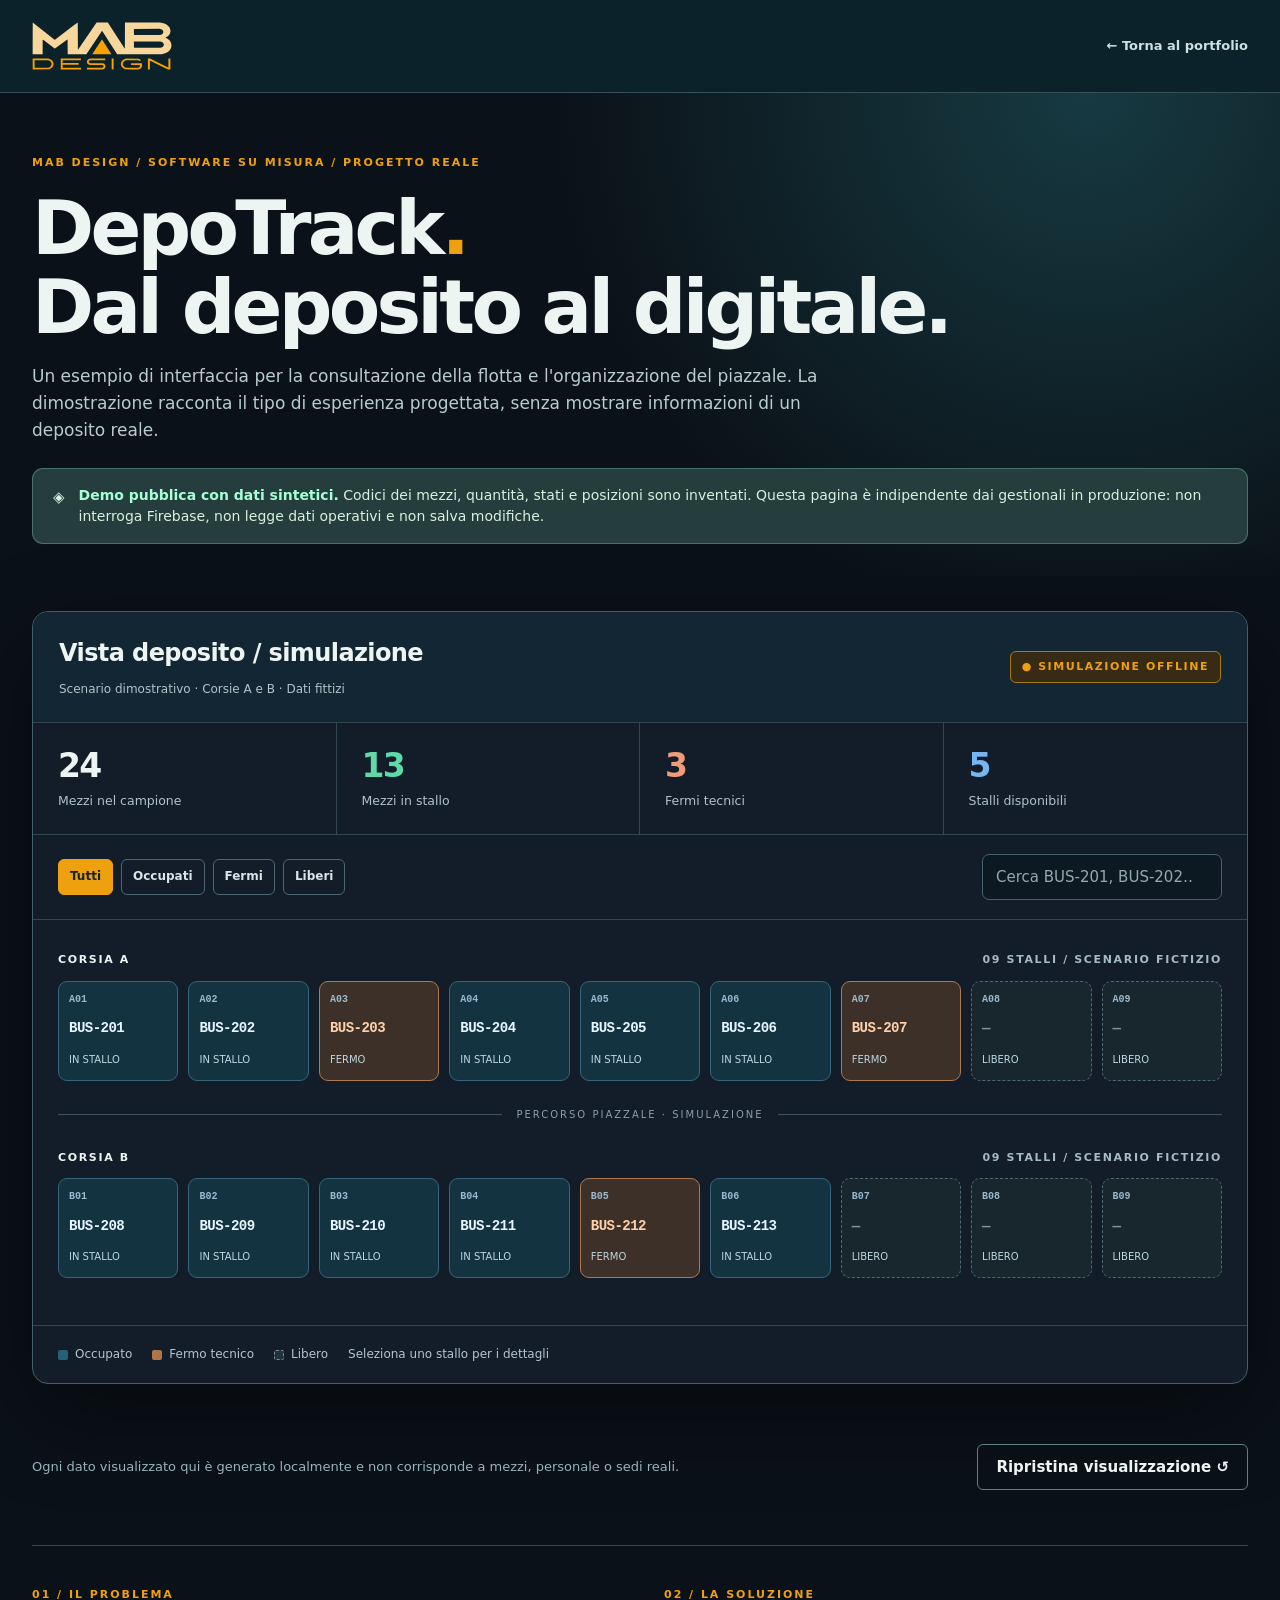
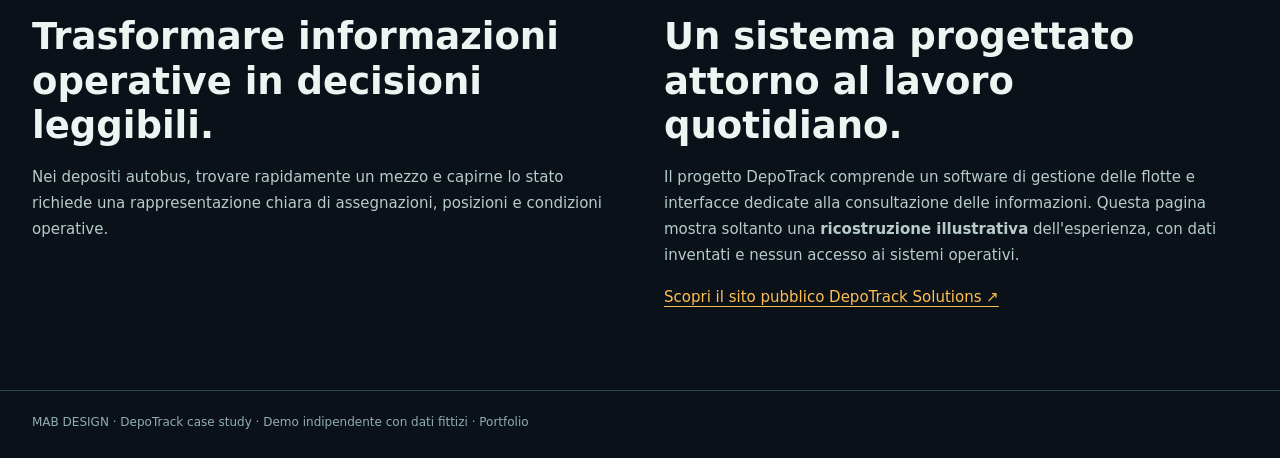
==== depotrack-demo.html @ acfb5947 "Add independent anonymized DepoTrack portfolio demo with synthetic fleet data" ====
<!DOCTYPE html>
<html lang="it">
<head>
<meta charset="utf-8">
<meta name="viewport" content="width=device-width,initial-scale=1">
<meta name="theme-color" content="#0f2c33">
<meta name="description" content="Demo pubblica di una vista deposito per la gestione flotte autobus. Tutti i dati sono fittizi e scollegati dal sistema reale.">
<meta name="robots" content="index,follow">
<link rel="canonical" href="https://mab-design.github.io/depotrack-demo.html">
<link rel="icon" href="favicon.svg" type="image/svg+xml">
<title>DepoTrack · Demo gestionale flotte | MAB DESIGN</title>
<style>
:root{--bg:#0b1118;--panel:#121d29;--card:#182734;--edge:#334550;--text:#edf5f3;--muted:#9db5ba;--amber:#efa00f;--mint:#5ddaa7;--blue:#76b7f1;--red:#f09c79}
*{box-sizing:border-box}html{scroll-behavior:smooth}body{margin:0;background:var(--bg);color:var(--text);font:15px/1.6 system-ui,-apple-system,BlinkMacSystemFont,"Segoe UI",sans-serif}a{color:inherit;text-decoration:none}button,input{font:inherit}
.wrap{width:min(1280px,calc(100% - 64px));margin:auto}
.top{border-bottom:1px solid #36505b;background:#0c222a}.top-inner{min-height:92px;display:flex;align-items:center;justify-content:space-between;gap:20px}.top img{width:140px;height:auto;display:block}.top a.back{display:inline-flex;align-items:center;gap:9px;color:#cce1e0;font-weight:700;font-size:13px}.top a.back:hover{color:var(--amber)}
.hero{padding:56px 0 32px;background:radial-gradient(circle at 85% 0%,#1c4e56aa,transparent 45%)}.eyebrow{color:var(--amber);font-size:11px;letter-spacing:.18em;font-weight:800;text-transform:uppercase}.hero h1{font-size:clamp(40px,6vw,75px);line-height:1.05;letter-spacing:-.05em;margin:16px 0}.hero p{max-width:790px;color:#b8cccd;font-size:17px;margin:0 0 24px}.notice{display:flex;align-items:flex-start;gap:14px;background:#253d3c;border:1px solid #77bca56e;padding:16px 20px;border-radius:11px;color:#daefdf}.notice b{color:#a7ffd7}.notice span{font-size:14px;line-height:1.5}
.dashboard{margin:35px 0 60px;background:var(--panel);border:1px solid #41616c;border-radius:16px;overflow:hidden;box-shadow:0 30px 90px #0006}
.dashboard-top{display:flex;justify-content:space-between;align-items:center;gap:20px;background:#122634;border-bottom:1px solid var(--edge);padding:22px 26px;flex-wrap:wrap}.dashboard-top h2{margin:0 0 4px;font-size:24px;letter-spacing:-.025em}.dashboard-top small{color:#b0c4c9;font-size:12px}.demo-badge{color:var(--amber);border:1px solid #a87817;background:#382b16;border-radius:6px;padding:6px 11px;font-size:11px;font-weight:800;letter-spacing:.14em}
.kpis{display:grid;grid-template-columns:repeat(4,minmax(0,1fr));border-bottom:1px solid var(--edge)}.kpi{padding:23px 25px;border-right:1px solid var(--edge)}.kpi:last-child{border:0}.kpi b{display:block;font-size:33px;letter-spacing:-.05em;line-height:1.2}.kpi small{display:block;color:#b0c2c8;margin-top:5px}.kpi:nth-child(2) b{color:var(--mint)}.kpi:nth-child(3) b{color:var(--red)}.kpi:nth-child(4) b{color:var(--blue)}
.toolbar{display:flex;gap:12px;align-items:center;justify-content:space-between;flex-wrap:wrap;padding:19px 25px;border-bottom:1px solid var(--edge)}.filters{display:flex;gap:8px;flex-wrap:wrap}.filter{border:1px solid #4c6773;border-radius:6px;background:transparent;color:#d9e5e6;padding:7px 11px;cursor:pointer;font-size:12px;font-weight:700}.filter[aria-pressed=true]{background:var(--amber);border-color:var(--amber);color:#15222b}.filter:hover:not([aria-pressed=true]){border-color:#ccd5d2}.search{padding:10px 13px;border-radius:7px;min-width:240px;max-width:100%;background:#0d1922;border:1px solid #47616a;color:white}.search::placeholder{color:#94a9ab}.search:focus-visible,.filter:focus-visible,.stall:focus-visible,.reset:focus-visible,a:focus-visible{outline:2px solid var(--amber);outline-offset:3px}
.board{padding:28px 25px 24px}.lane-head{display:flex;justify-content:space-between;align-items:center;gap:10px;margin:3px 0 12px;color:#a6bac3;text-transform:uppercase;font-size:11px;letter-spacing:.15em;font-weight:800}.lane-head strong{color:#edf5f3}.lane{display:grid;grid-template-columns:repeat(9,minmax(0,1fr));gap:10px;margin-bottom:23px}.stall{background:#143340;border:1px solid #37647a;min-height:100px;border-radius:9px;cursor:pointer;color:#e6f6ff;text-align:left;padding:12px 10px;display:flex;flex-direction:column;justify-content:space-between;transition:transform .15s,border-color .15s,opacity .15s}.stall:hover{transform:translateY(-3px);border-color:#93d9f2}.stall .stall-id{font:700 10px/1.2 ui-monospace,SFMono-Regular,Consolas,monospace;color:#9bb9ce}.stall .vehicle{font:800 clamp(10px,1.1vw,15px)/1.2 ui-monospace,SFMono-Regular,Consolas,monospace;letter-spacing:-.04em}.stall .state{font-size:10px;color:#bed7e1}.stall.fermo{background:#3d3028;border-color:#af784e}.stall.fermo .vehicle{color:#ffd0aa}.stall.libero{background:#18262d;border:1px dashed #526871}.stall.libero .vehicle{font-weight:600;color:#80959e}.stall.dim{opacity:.18;filter:saturate(.4)}.lane-divider{height:22px;display:flex;align-items:center;gap:14px;font-size:10px;letter-spacing:.2em;color:#8b9fa9;margin:2px 0 23px}.lane-divider:before,.lane-divider:after{content:"";height:1px;flex:1;background:#425460}.legend{display:flex;gap:20px;flex-wrap:wrap;border-top:1px solid var(--edge);padding:19px 25px;color:#b4c5ca;font-size:12px}.legend span{display:flex;align-items:center;gap:7px}.legend i{display:inline-block;width:10px;height:10px;border-radius:2px;background:#276075}.legend i.fermo{background:#ae7749}.legend i.libero{background:#23333e;border:1px dashed #748c90}.footnote{display:flex;justify-content:space-between;gap:20px;align-items:center;margin:16px 0 55px;flex-wrap:wrap}.footnote p{margin:0;color:#98b4ba;font-size:13px}.reset{border:1px solid #617e87;background:transparent;color:#edf5f3;border-radius:6px;padding:10px 18px;cursor:pointer;font-weight:700}.reset:hover{border-color:var(--amber);color:var(--amber)}
.case{border-top:1px solid #314b54;padding:35px 0 65px;display:grid;grid-template-columns:1fr 1fr;gap:48px}.case h2{font-size:clamp(25px,3.4vw,37px);margin:10px 0 14px;line-height:1.2}.case p,.case li{color:#b7cbcb;line-height:1.75}.case ul{padding-left:21px}.case a{color:#ffbf50;text-decoration:underline;text-underline-offset:4px}.site-footer{border-top:1px solid #294a52;padding:22px 0 26px;color:#91adb4;font-size:12px}
dialog{background:#152834;color:#eaf4f5;border:1px solid #61818a;border-radius:16px;box-shadow:0 25px 90px #000c;padding:27px;width:min(480px,calc(100% - 28px))}dialog::backdrop{background:#02080ccc;backdrop-filter:blur(4px)}.dialoghead{display:flex;justify-content:space-between;gap:16px;align-items:flex-start}.dialoghead small{font-weight:800;letter-spacing:.12em;color:#efa00f}.dialoghead h3{font-size:32px;margin:0}.dialoghead button{border:1px solid #61737a;background:#213842;color:white;font-size:22px;line-height:1;width:38px;height:38px;border-radius:50%;cursor:pointer}.detail-grid{display:grid;grid-template-columns:1fr 1fr;gap:15px;margin-top:20px}.detail-grid div{border-top:1px solid #3e5861;padding:12px 0}.detail-grid dt{color:#9cb6bf;font-size:11px;margin-bottom:5px}.detail-grid dd{margin:0;font-weight:700}.dialog-note{color:#a6c2c8;font-size:12px;margin-top:14px}
@media(max-width:1100px){.lane{grid-template-columns:repeat(5,minmax(0,1fr))}.stall .vehicle{font-size:15px}}
@media(max-width:680px){.wrap{width:min(100% - 32px,1280px)}.top-inner{min-height:72px}.top img{width:115px}.top a.back{font-size:12px}.hero{padding-top:39px}.hero p{font-size:15px}.notice{padding:14px}.dashboard-top,.toolbar,.board{padding:17px}.kpis{grid-template-columns:repeat(2,1fr)}.kpi{padding:17px;border-bottom:1px solid var(--edge)}.kpi:nth-child(2){border-right:0}.kpi:nth-child(n+3){border-bottom:0}.kpi b{font-size:27px}.search{width:100%}.lane{grid-template-columns:repeat(3,minmax(0,1fr));gap:8px}.stall{min-height:84px;padding:9px}.stall .vehicle{font-size:12px}.legend{padding:15px;gap:12px}.case{grid-template-columns:1fr;gap:12px}.footnote{margin-bottom:35px}}
</style>
</head>
<body>
<header class="top"><div class="wrap top-inner"><a href="./#progetti" aria-label="Torna al portfolio MAB DESIGN"><img src="logo-mab-web.svg" alt="MAB DESIGN"></a><a class="back" href="./#progetti">← Torna al portfolio</a></div></header>
<main>
<section class="hero"><div class="wrap"><span class="eyebrow">MAB DESIGN / SOFTWARE SU MISURA / PROGETTO REALE</span><h1>DepoTrack<span style="color:var(--amber)">.</span><br>Dal deposito al digitale.</h1><p>Un esempio di interfaccia per la consultazione della flotta e l'organizzazione del piazzale. La dimostrazione racconta il tipo di esperienza progettata, senza mostrare informazioni di un deposito reale.</p>
<div class="notice" role="note"><strong aria-hidden="true">◈</strong><span><b>Demo pubblica con dati sintetici.</b> Codici dei mezzi, quantità, stati e posizioni sono inventati. Questa pagina è indipendente dai gestionali in produzione: non interroga Firebase, non legge dati operativi e non salva modifiche.</span></div></div></section>
<div class="wrap">
<section class="dashboard" aria-labelledby="dashboard-title">
<div class="dashboard-top"><div><h2 id="dashboard-title">Vista deposito / simulazione</h2><small>Scenario dimostrativo · Corsie A e B · Dati fittizi</small></div><span class="demo-badge">● SIMULAZIONE OFFLINE</span></div>
<div class="kpis"><div class="kpi"><b id="total">24</b><small>Mezzi nel campione</small></div><div class="kpi"><b id="assigned">13</b><small>Mezzi in stallo</small></div><div class="kpi"><b id="stopped">3</b><small>Fermi tecnici</small></div><div class="kpi"><b id="empty">5</b><small>Stalli disponibili</small></div></div>
<div class="toolbar"><div class="filters" role="group" aria-label="Filtra gli stalli"><button class="filter" data-filter="tutti" aria-pressed="true">Tutti</button><button class="filter" data-filter="occupato" aria-pressed="false">Occupati</button><button class="filter" data-filter="fermo" aria-pressed="false">Fermi</button><button class="filter" data-filter="libero" aria-pressed="false">Liberi</button></div><input id="search" class="search" type="search" aria-label="Cerca codice mezzo dimostrativo" placeholder="Cerca BUS-201, BUS-202…" autocomplete="off"></div>
<div class="board" id="board" aria-label="Mappa dimostrativa degli stalli"></div>
<div class="legend"><span><i></i> Occupato</span><span><i class="fermo"></i> Fermo tecnico</span><span><i class="libero"></i> Libero</span><span>Seleziona uno stallo per i dettagli</span></div>
</section>
<div class="footnote"><p>Ogni dato visualizzato qui è generato localmente e non corrisponde a mezzi, personale o sedi reali.</p><button type="button" class="reset" id="reset">Ripristina visualizzazione ↺</button></div>
<section class="case"><div><span class="eyebrow">01 / IL PROBLEMA</span><h2>Trasformare informazioni operative in decisioni leggibili.</h2><p>Nei depositi autobus, trovare rapidamente un mezzo e capirne lo stato richiede una rappresentazione chiara di assegnazioni, posizioni e condizioni operative.</p></div><div><span class="eyebrow">02 / LA SOLUZIONE</span><h2>Un sistema progettato attorno al lavoro quotidiano.</h2><p>Il progetto DepoTrack comprende un software di gestione delle flotte e interfacce dedicate alla consultazione delle informazioni. Questa pagina mostra soltanto una <strong>ricostruzione illustrativa</strong> dell'esperienza, con dati inventati e nessun accesso ai sistemi operativi.</p><p><a href="https://depotrack-solutions.github.io/index.html" target="_blank" rel="noopener noreferrer">Scopri il sito pubblico DepoTrack Solutions ↗</a></p></div></section>
</div>
</main>
<footer class="site-footer"><div class="wrap">MAB DESIGN · DepoTrack case study · Demo indipendente con dati fittizi · <a href="./#progetti">Portfolio</a></div></footer>
<dialog id="details" aria-labelledby="detail-title"><div class="dialoghead"><div><small>SCHEDA DIMOSTRATIVA</small><h3 id="detail-title">BUS-201</h3></div><button type="button" id="close-details" aria-label="Chiudi scheda">×</button></div><dl class="detail-grid"><div><dt>Stallo</dt><dd id="d-stall"></dd></div><div><dt>Stato</dt><dd id="d-state"></dd></div><div><dt>Tipologia</dt><dd id="d-type"></dd></div><div><dt>Anno simulato</dt><dd id="d-year"></dd></div></dl><p class="dialog-note">Questa scheda contiene esclusivamente informazioni inventate per il portfolio.</p></dialog>
<script>
"use strict";
const parked=[
["BUS-201","A01","occupato"],["BUS-202","A02","occupato"],["BUS-203","A03","fermo"],
["BUS-204","A04","occupato"],["BUS-205","A05","occupato"],["BUS-206","A06","occupato"],
["BUS-207","A07","fermo"],["BUS-208","B01","occupato"],["BUS-209","B02","occupato"],
["BUS-210","B03","occupato"],["BUS-211","B04","occupato"],["BUS-212","B05","fermo"],
["BUS-213","B06","occupato"]
];
const stalls=[...Array.from({length:9},(_,i)=>"A"+String(i+1).padStart(2,"0")),...Array.from({length:9},(_,i)=>"B"+String(i+1).padStart(2,"0"))].map(s=>{
const x=parked.find(v=>v[1]===s);
return {stall:s,code:x?x[0]:null,state:x?x[2]:"libero"};
});
document.getElementById("total").textContent="24";
document.getElementById("assigned").textContent=parked.length;
document.getElementById("stopped").textContent=parked.filter(x=>x[2]==="fermo").length;
document.getElementById("empty").textContent=stalls.filter(x=>x.state==="libero").length;
let activeFilter="tutti";let lastFocus=null;
const board=document.getElementById("board");
const dialog=document.getElementById("details");
function showDetails(item){
lastFocus=document.activeElement;
document.getElementById("detail-title").textContent=item.code||"Stallo disponibile";
document.getElementById("d-stall").textContent=item.stall;
document.getElementById("d-state").textContent=item.state==="fermo"?"Fermo tecnico":item.state==="libero"?"Libero":"Occupato";
const suffix=Number(item.stall.slice(1));
document.getElementById("d-type").textContent=item.code?(suffix%3===0?"Bus 18 m":"Bus 12 m"):"—";
document.getElementById("d-year").textContent=item.code?String(2018+suffix%6):"—";
dialog.showModal();
}
function render(){
const q=document.getElementById("search").value.trim().toUpperCase();
board.replaceChildren();
for(const laneName of ["A","B"]){
const heading=document.createElement("div");heading.className="lane-head";
const left=document.createElement("strong");left.textContent="CORSIA "+laneName;heading.append(left);
const right=document.createElement("span");right.textContent="09 STALLI / SCENARIO FICTIZIO";heading.append(right);board.append(heading);
const lane=document.createElement("div");lane.className="lane";
for(const item of stalls.filter(x=>x.stall[0]===laneName)){
const btn=document.createElement("button");btn.type="button";btn.className="stall "+item.state;
const isMatch=(activeFilter==="tutti"||item.state===activeFilter)&&(!q||(item.code&&item.code.includes(q))||item.stall.includes(q));
if(!isMatch)btn.classList.add("dim");
const id=document.createElement("span");id.className="stall-id";id.textContent=item.stall;
const code=document.createElement("span");code.className="vehicle";code.textContent=item.code||"—";
const state=document.createElement("span");state.className="state";state.textContent=item.state==="fermo"?"FERMO":item.state==="libero"?"LIBERO":"IN STALLO";
btn.setAttribute("aria-label",item.stall+": "+(item.code||"libero")+" / "+state.textContent);btn.append(id,code,state);btn.addEventListener("click",()=>showDetails(item));lane.append(btn);
}board.append(lane);
if(laneName==="A"){const div=document.createElement("div");div.className="lane-divider";div.textContent="PERCORSO PIAZZALE · SIMULAZIONE";board.append(div);}
}
}
document.querySelectorAll("[data-filter]").forEach(btn=>btn.addEventListener("click",()=>{
activeFilter=btn.dataset.filter;
document.querySelectorAll("[data-filter]").forEach(x=>x.setAttribute("aria-pressed",String(x===btn)));
render();
}));
document.getElementById("search").addEventListener("input",render);
document.getElementById("reset").addEventListener("click",()=>{
activeFilter="tutti";document.getElementById("search").value="";
document.querySelectorAll("[data-filter]").forEach(x=>x.setAttribute("aria-pressed",String(x.dataset.filter==="tutti")));
render();
});
document.getElementById("close-details").addEventListener("click",()=>dialog.close());
dialog.addEventListener("click",e=>{if(e.target===dialog)dialog.close();});
dialog.addEventListener("close",()=>{if(lastFocus&&lastFocus.isConnected)lastFocus.focus();});
render();
</script>
</body>
</html>
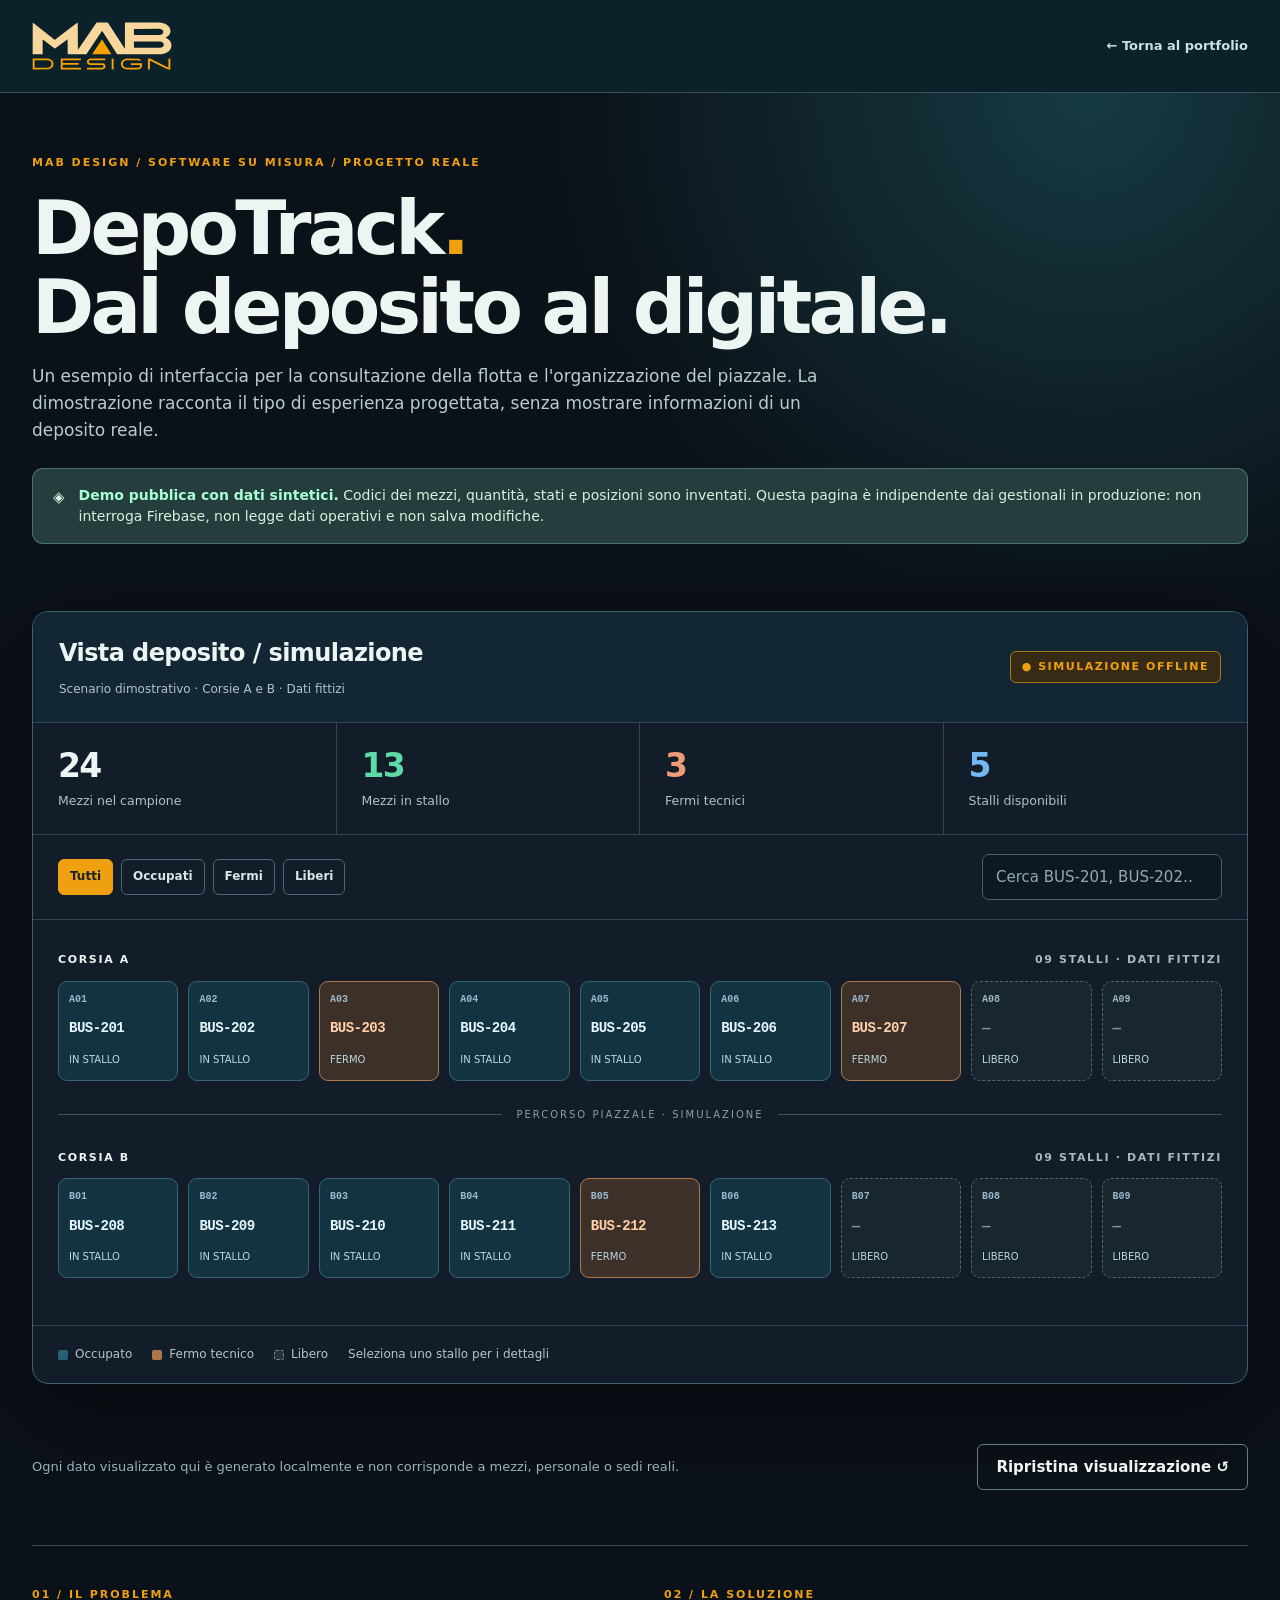
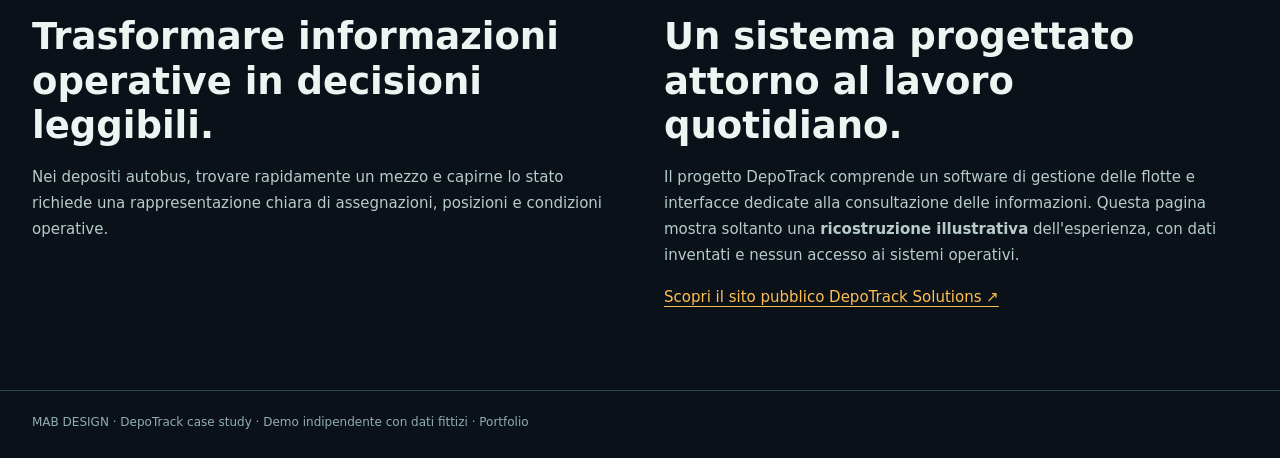
==== commit 7a940fde: "Fix mobile demo dashboard, enable swipeable lanes" ====
--- a/depotrack-demo.html
+++ b/depotrack-demo.html
@@ -23,7 +23,28 @@
 .case{border-top:1px solid #314b54;padding:35px 0 65px;display:grid;grid-template-columns:1fr 1fr;gap:48px}.case h2{font-size:clamp(25px,3.4vw,37px);margin:10px 0 14px;line-height:1.2}.case p,.case li{color:#b7cbcb;line-height:1.75}.case ul{padding-left:21px}.case a{color:#ffbf50;text-decoration:underline;text-underline-offset:4px}.site-footer{border-top:1px solid #294a52;padding:22px 0 26px;color:#91adb4;font-size:12px}
 dialog{background:#152834;color:#eaf4f5;border:1px solid #61818a;border-radius:16px;box-shadow:0 25px 90px #000c;padding:27px;width:min(480px,calc(100% - 28px))}dialog::backdrop{background:#02080ccc;backdrop-filter:blur(4px)}.dialoghead{display:flex;justify-content:space-between;gap:16px;align-items:flex-start}.dialoghead small{font-weight:800;letter-spacing:.12em;color:#efa00f}.dialoghead h3{font-size:32px;margin:0}.dialoghead button{border:1px solid #61737a;background:#213842;color:white;font-size:22px;line-height:1;width:38px;height:38px;border-radius:50%;cursor:pointer}.detail-grid{display:grid;grid-template-columns:1fr 1fr;gap:15px;margin-top:20px}.detail-grid div{border-top:1px solid #3e5861;padding:12px 0}.detail-grid dt{color:#9cb6bf;font-size:11px;margin-bottom:5px}.detail-grid dd{margin:0;font-weight:700}.dialog-note{color:#a6c2c8;font-size:12px;margin-top:14px}
 @media(max-width:1100px){.lane{grid-template-columns:repeat(5,minmax(0,1fr))}.stall .vehicle{font-size:15px}}
-@media(max-width:680px){.wrap{width:min(100% - 32px,1280px)}.top-inner{min-height:72px}.top img{width:115px}.top a.back{font-size:12px}.hero{padding-top:39px}.hero p{font-size:15px}.notice{padding:14px}.dashboard-top,.toolbar,.board{padding:17px}.kpis{grid-template-columns:repeat(2,1fr)}.kpi{padding:17px;border-bottom:1px solid var(--edge)}.kpi:nth-child(2){border-right:0}.kpi:nth-child(n+3){border-bottom:0}.kpi b{font-size:27px}.search{width:100%}.lane{grid-template-columns:repeat(3,minmax(0,1fr));gap:8px}.stall{min-height:84px;padding:9px}.stall .vehicle{font-size:12px}.legend{padding:15px;gap:12px}.case{grid-template-columns:1fr;gap:12px}.footnote{margin-bottom:35px}}
+/* Compact mobile controls and swipeable depot lanes */
+@media(max-width:720px){
+ html,body{max-width:100%;overflow-x:clip}
+ .wrap{min-width:0}
+ .dashboard{width:100%;min-width:0;margin:24px 0 36px}
+ .dashboard-top{display:flex;align-items:flex-start;flex-direction:column;gap:12px}
+ .dashboard-top h2{font-size:22px;line-height:1.25}
+ .demo-badge{font-size:10px}
+ .toolbar{align-items:stretch}
+ .filters{display:grid;grid-template-columns:repeat(4,minmax(0,1fr));gap:5px;width:100%}
+ .filter{min-width:0;min-height:44px;padding:8px 3px;font-size:11px;white-space:nowrap}
+ .search{width:100%;max-width:none;min-width:0;min-height:44px}
+ .board{min-width:0}
+ .lane-head{gap:6px}
+ .lane-head span{font-size:9px;letter-spacing:.04em}
+ .lane-head span:before{content:"← SCORRI →   ·   "}
+ .lane{display:grid;grid-template-columns:repeat(9,minmax(102px,1fr));gap:9px;width:100%;max-width:100%;overflow-x:auto;overflow-y:hidden;scroll-snap-type:x proximity;overscroll-behavior-x:contain;scrollbar-width:thin;scrollbar-color:#537787 #172c37;padding:0 2px 13px;margin-bottom:13px;-webkit-overflow-scrolling:touch}
+ .stall{min-width:0;min-height:100px;scroll-snap-align:start;padding:11px}
+ .stall .vehicle{font-size:14px}
+ .legend{line-height:1.5}
+}
+@media(max-width:680px){.wrap{width:min(100% - 32px,1280px)}.top-inner{min-height:72px}.top img{width:115px}.top a.back{font-size:12px}.hero{padding-top:39px}.hero p{font-size:15px}.notice{padding:14px}.dashboard-top,.toolbar,.board{padding:17px}.kpis{grid-template-columns:repeat(2,1fr)}.kpi{padding:17px;border-bottom:1px solid var(--edge)}.kpi:nth-child(2){border-right:0}.kpi:nth-child(n+3){border-bottom:0}.kpi b{font-size:27px}.search{width:100%}.lane{grid-template-columns:repeat(9,minmax(102px,1fr));gap:9px}.stall{min-height:100px;padding:11px}.stall .vehicle{font-size:14px}.legend{padding:15px;gap:12px}.case{grid-template-columns:1fr;gap:12px}.footnote{margin-bottom:35px}}
 </style>
 </head>
 <body>
@@ -81,7 +102,7 @@
 for(const laneName of ["A","B"]){
 const heading=document.createElement("div");heading.className="lane-head";
 const left=document.createElement("strong");left.textContent="CORSIA "+laneName;heading.append(left);
-const right=document.createElement("span");right.textContent="09 STALLI / SCENARIO FICTIZIO";heading.append(right);board.append(heading);
+const right=document.createElement("span");right.textContent="09 STALLI · DATI FITTIZI";heading.append(right);board.append(heading);
 const lane=document.createElement("div");lane.className="lane";
 for(const item of stalls.filter(x=>x.stall[0]===laneName)){
 const btn=document.createElement("button");btn.type="button";btn.className="stall "+item.state;
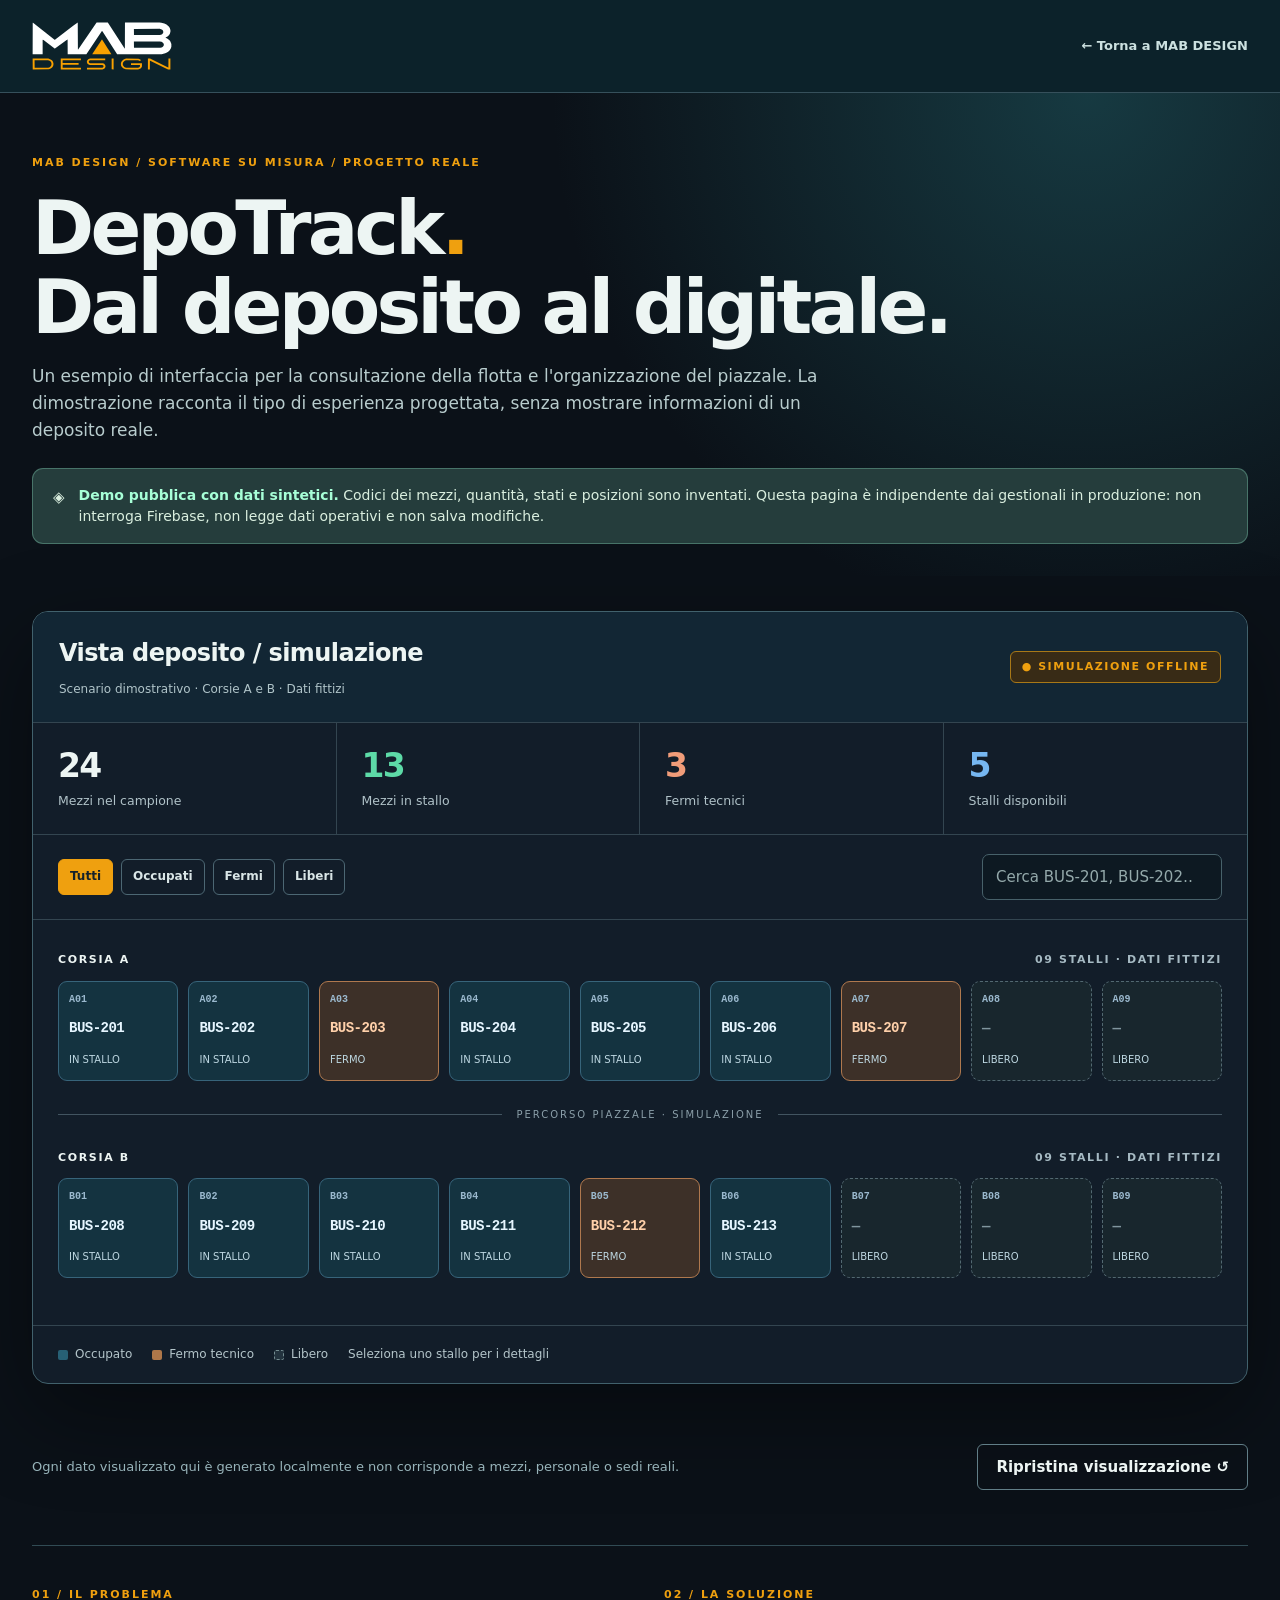
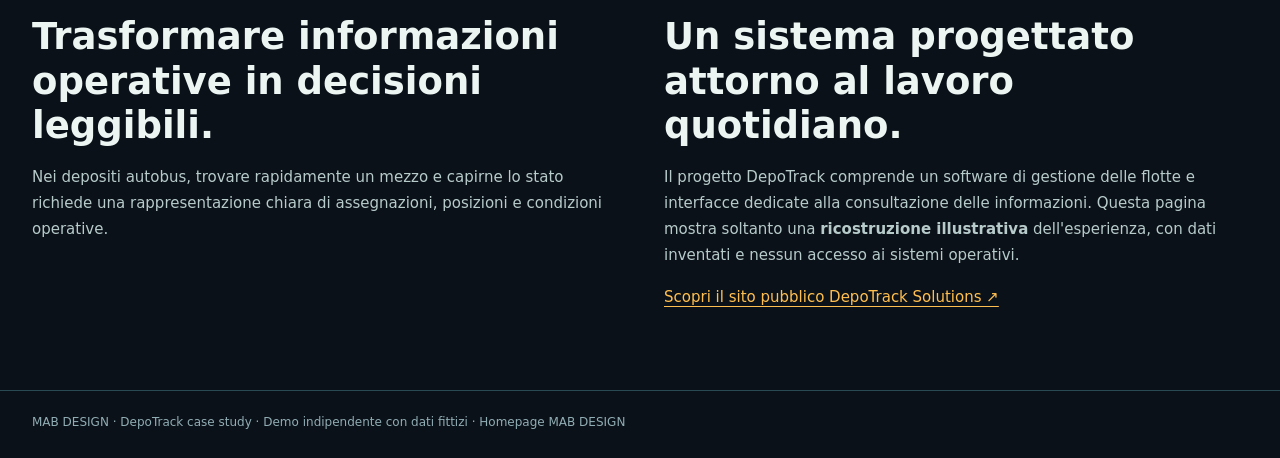
==== commit 8a156ba2: "Return from DepoTrack case study to full MAB DESIGN homepage header" ====
--- a/depotrack-demo.html
+++ b/depotrack-demo.html
@@ -48,7 +48,7 @@
 </style>
 </head>
 <body>
-<header class="top"><div class="wrap top-inner"><a href="./#progetti" aria-label="Torna al portfolio MAB DESIGN"><img src="logo-mab-web.svg" alt="MAB DESIGN"></a><a class="back" href="./#progetti">← Torna al portfolio</a></div></header>
+<header class="top"><div class="wrap top-inner"><a href="./" aria-label="Torna all’inizio di MAB DESIGN"><img src="logo-mab-web.svg" alt="MAB DESIGN"></a><a class="back" href="./">← Torna a MAB DESIGN</a></div></header>
 <main>
 <section class="hero"><div class="wrap"><span class="eyebrow">MAB DESIGN / SOFTWARE SU MISURA / PROGETTO REALE</span><h1>DepoTrack<span style="color:var(--amber)">.</span><br>Dal deposito al digitale.</h1><p>Un esempio di interfaccia per la consultazione della flotta e l'organizzazione del piazzale. La dimostrazione racconta il tipo di esperienza progettata, senza mostrare informazioni di un deposito reale.</p>
 <div class="notice" role="note"><strong aria-hidden="true">◈</strong><span><b>Demo pubblica con dati sintetici.</b> Codici dei mezzi, quantità, stati e posizioni sono inventati. Questa pagina è indipendente dai gestionali in produzione: non interroga Firebase, non legge dati operativi e non salva modifiche.</span></div></div></section>
@@ -64,7 +64,7 @@
 <section class="case"><div><span class="eyebrow">01 / IL PROBLEMA</span><h2>Trasformare informazioni operative in decisioni leggibili.</h2><p>Nei depositi autobus, trovare rapidamente un mezzo e capirne lo stato richiede una rappresentazione chiara di assegnazioni, posizioni e condizioni operative.</p></div><div><span class="eyebrow">02 / LA SOLUZIONE</span><h2>Un sistema progettato attorno al lavoro quotidiano.</h2><p>Il progetto DepoTrack comprende un software di gestione delle flotte e interfacce dedicate alla consultazione delle informazioni. Questa pagina mostra soltanto una <strong>ricostruzione illustrativa</strong> dell'esperienza, con dati inventati e nessun accesso ai sistemi operativi.</p><p><a href="https://depotrack-solutions.github.io/index.html" target="_blank" rel="noopener noreferrer">Scopri il sito pubblico DepoTrack Solutions ↗</a></p></div></section>
 </div>
 </main>
-<footer class="site-footer"><div class="wrap">MAB DESIGN · DepoTrack case study · Demo indipendente con dati fittizi · <a href="./#progetti">Portfolio</a></div></footer>
+<footer class="site-footer"><div class="wrap">MAB DESIGN · DepoTrack case study · Demo indipendente con dati fittizi · <a href="./">Homepage MAB DESIGN</a></div></footer>
 <dialog id="details" aria-labelledby="detail-title"><div class="dialoghead"><div><small>SCHEDA DIMOSTRATIVA</small><h3 id="detail-title">BUS-201</h3></div><button type="button" id="close-details" aria-label="Chiudi scheda">×</button></div><dl class="detail-grid"><div><dt>Stallo</dt><dd id="d-stall"></dd></div><div><dt>Stato</dt><dd id="d-state"></dd></div><div><dt>Tipologia</dt><dd id="d-type"></dd></div><div><dt>Anno simulato</dt><dd id="d-year"></dd></div></dl><p class="dialog-note">Questa scheda contiene esclusivamente informazioni inventate per il portfolio.</p></dialog>
 <script>
 "use strict";
